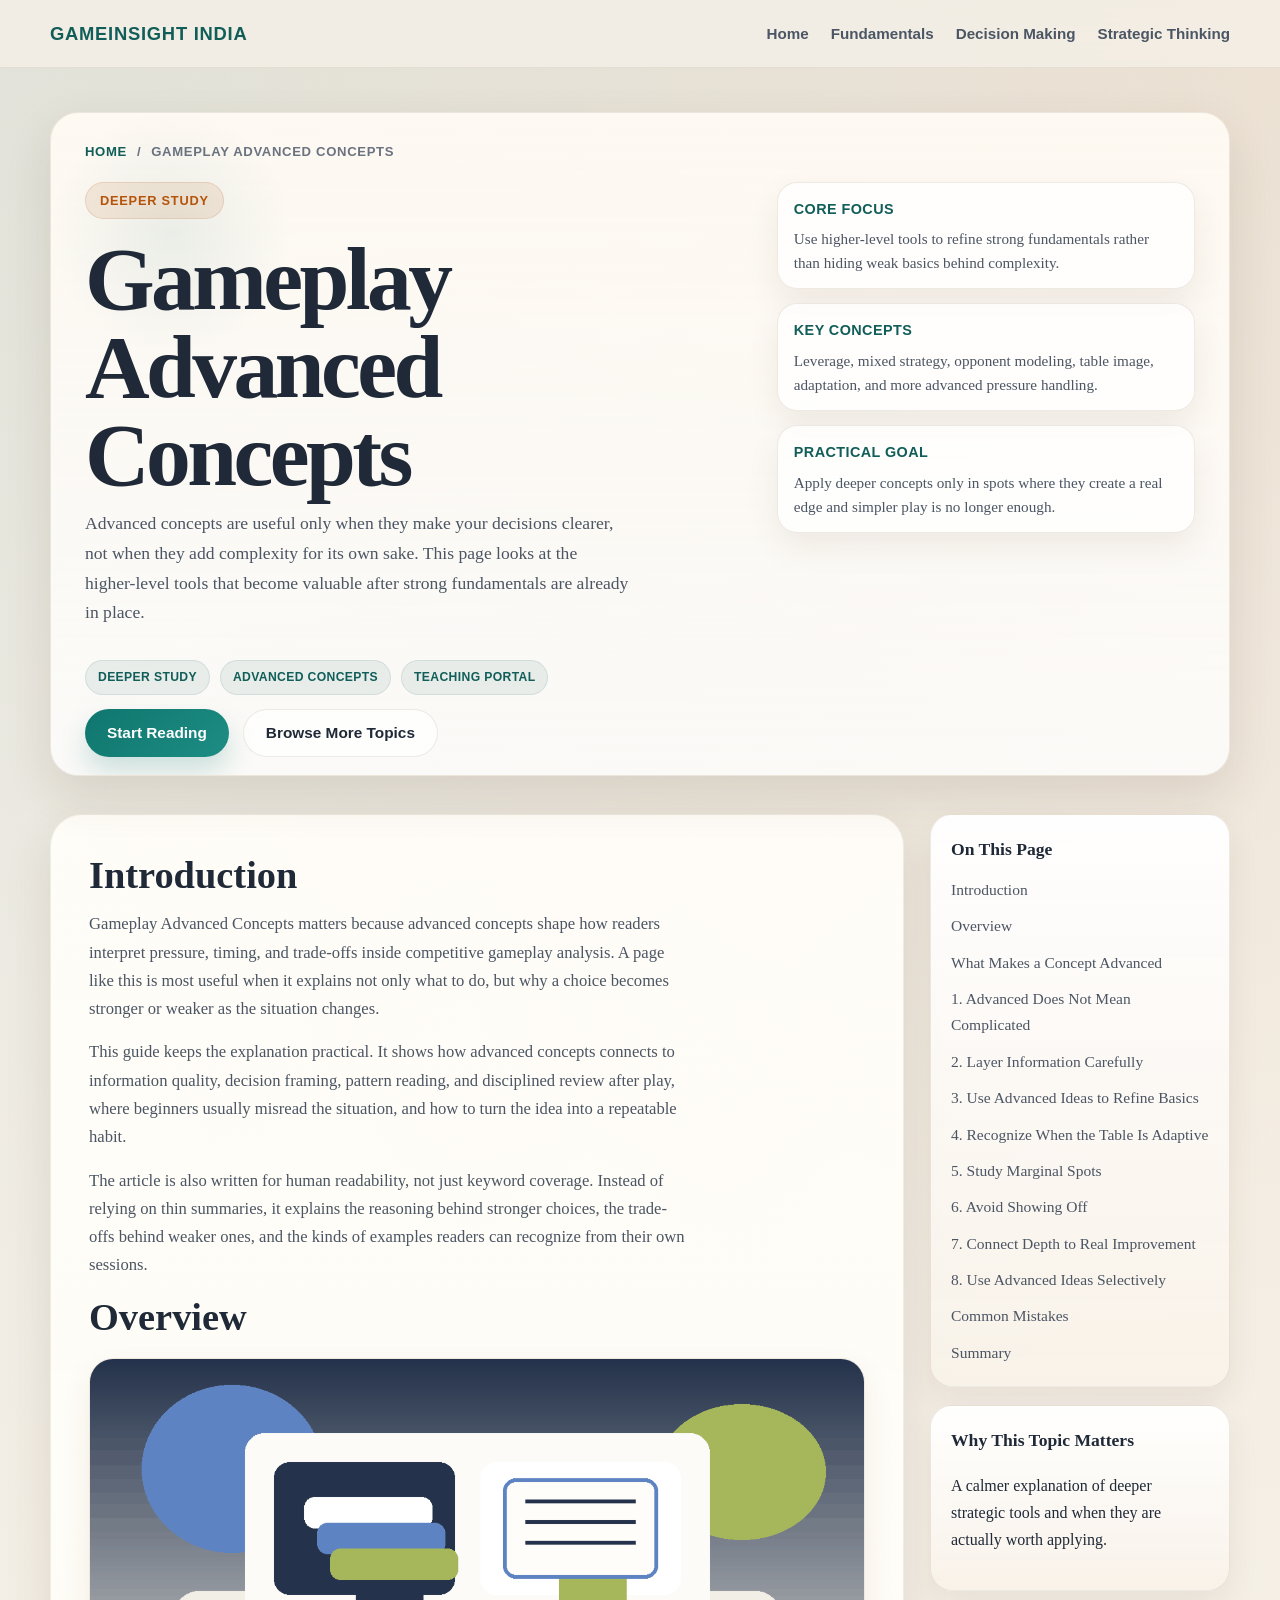
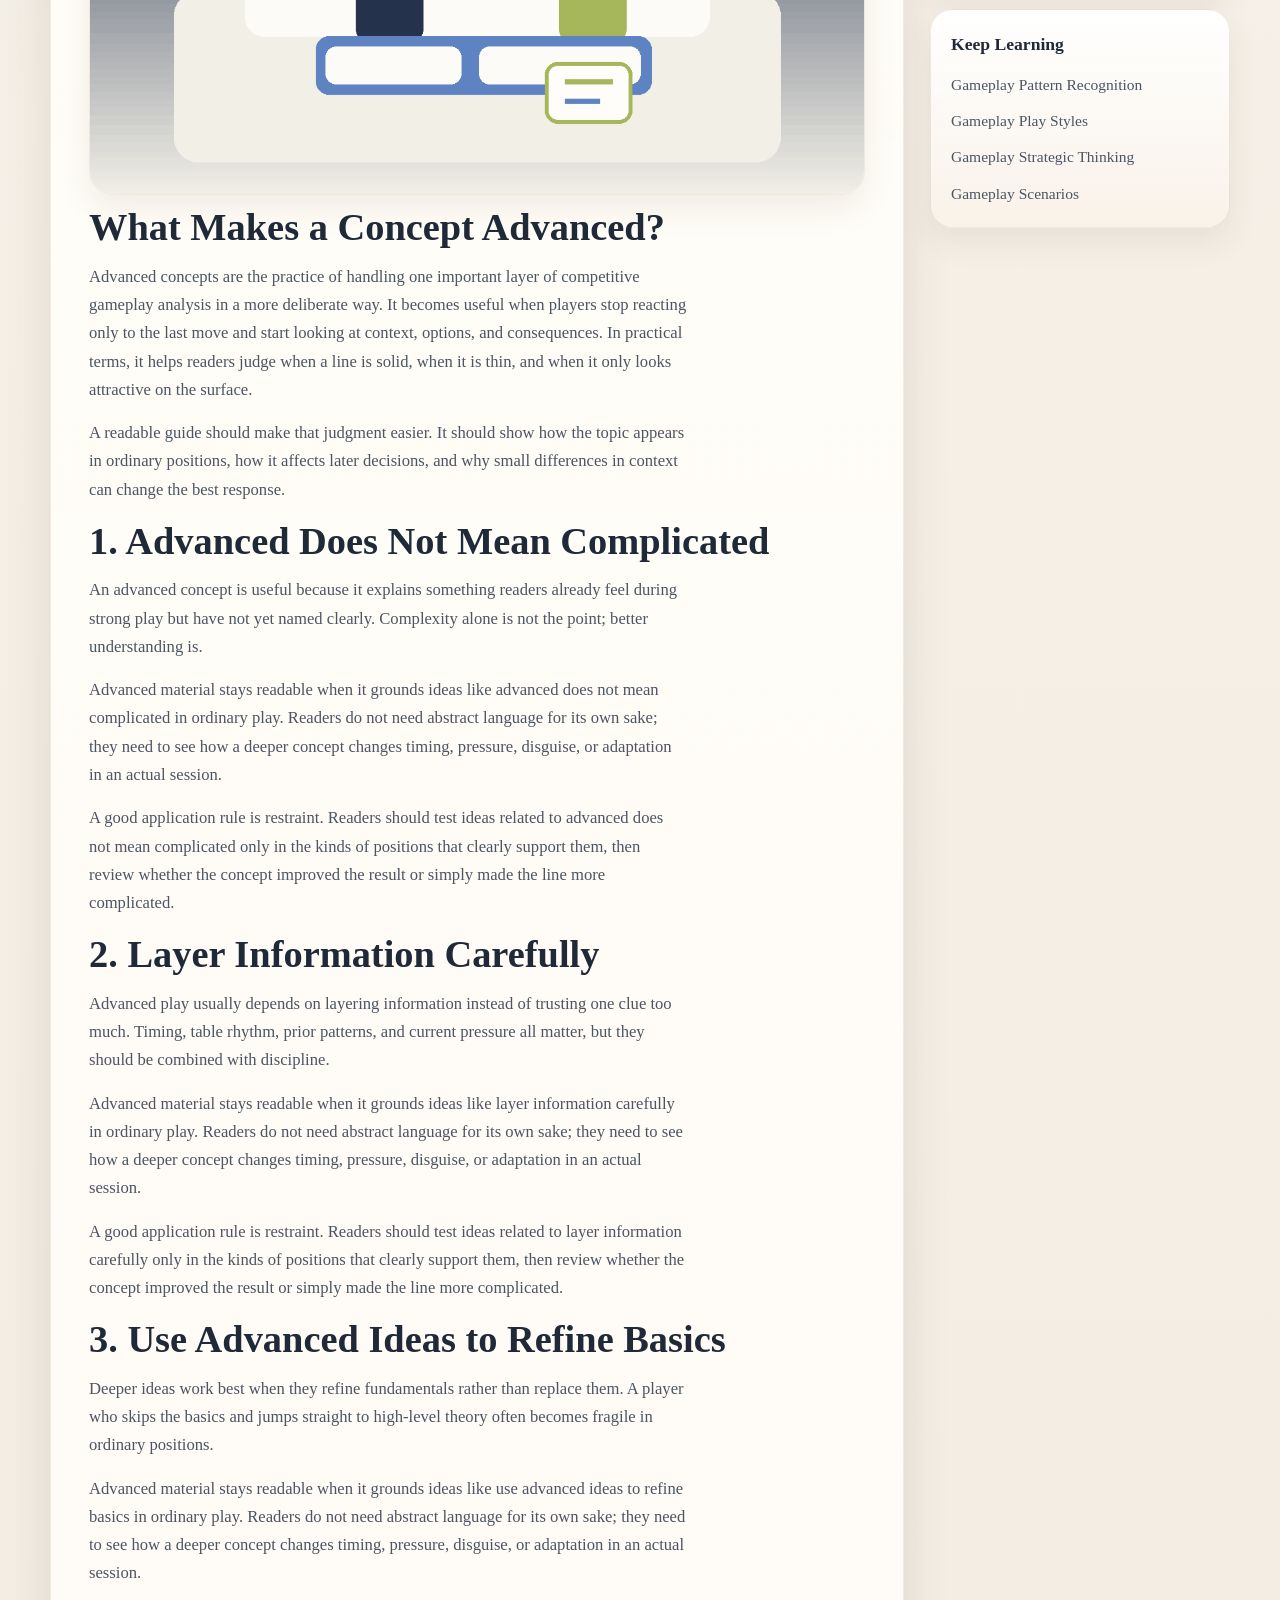
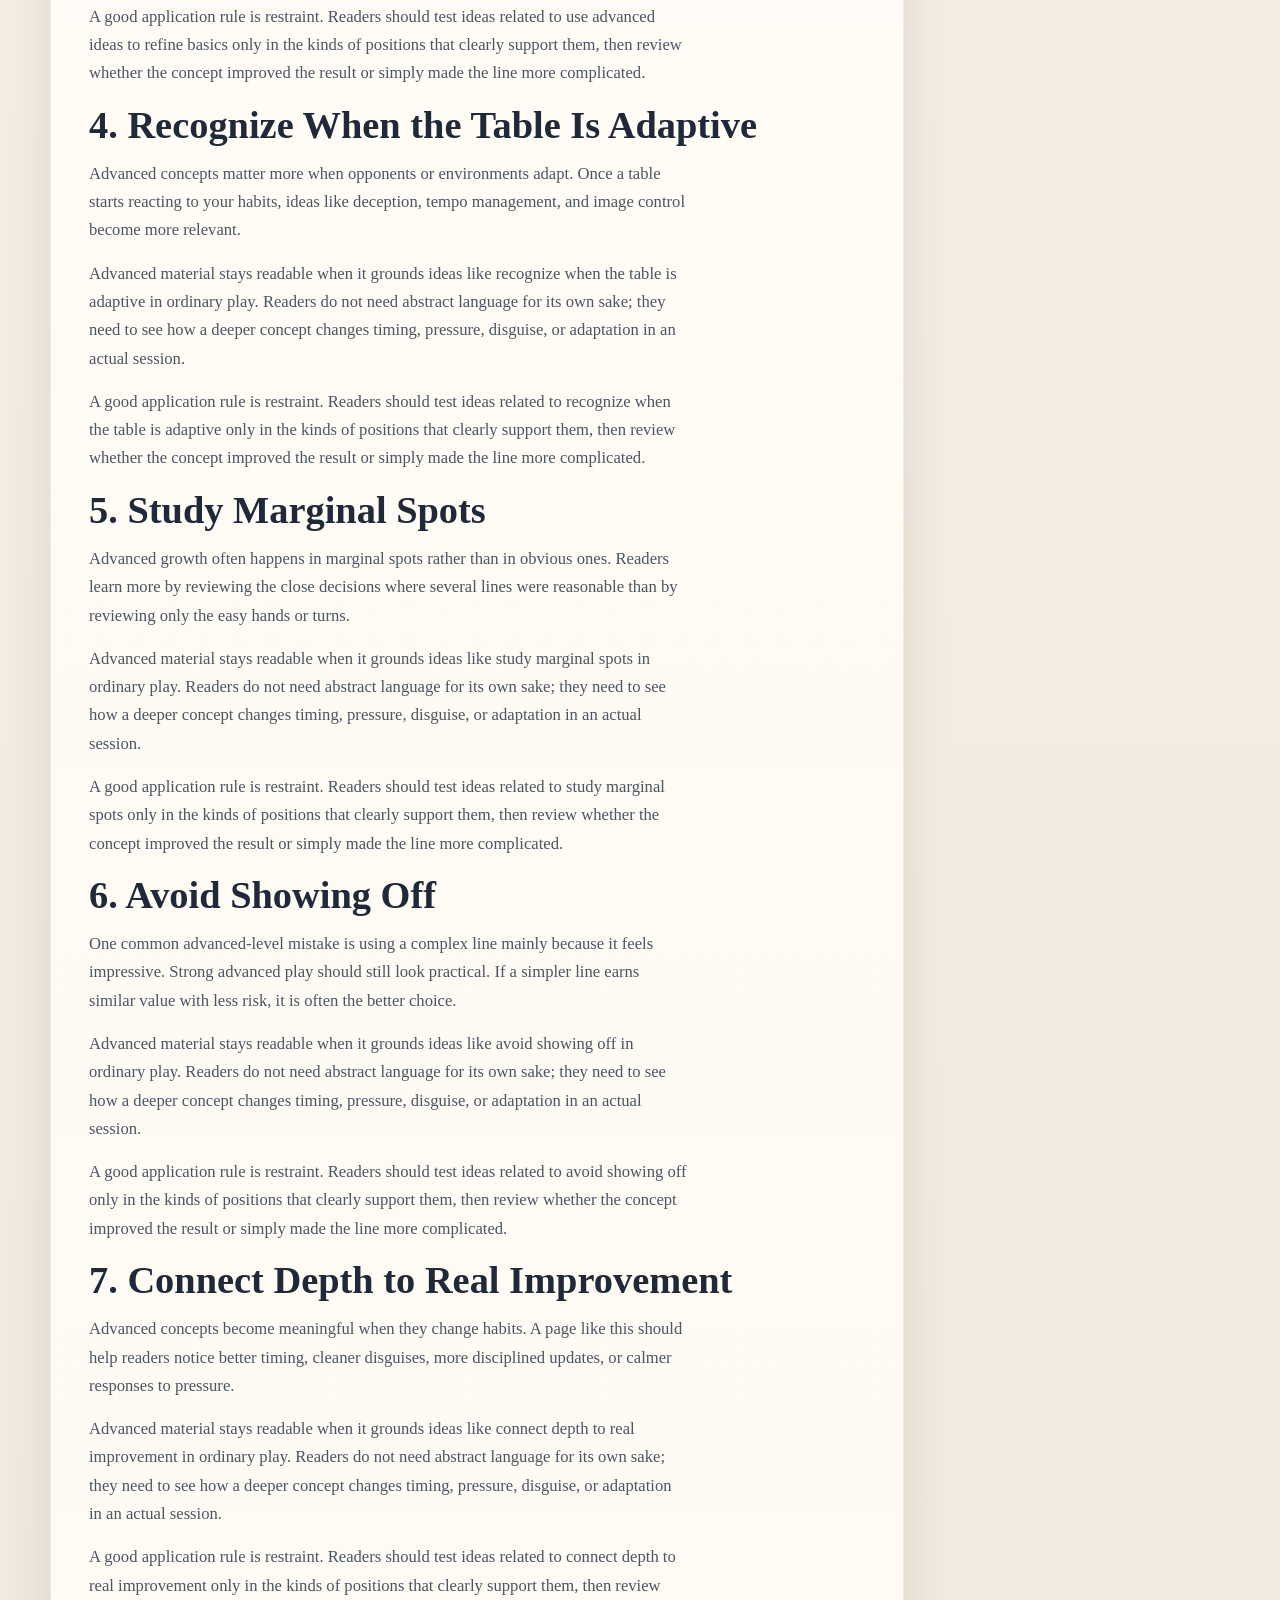
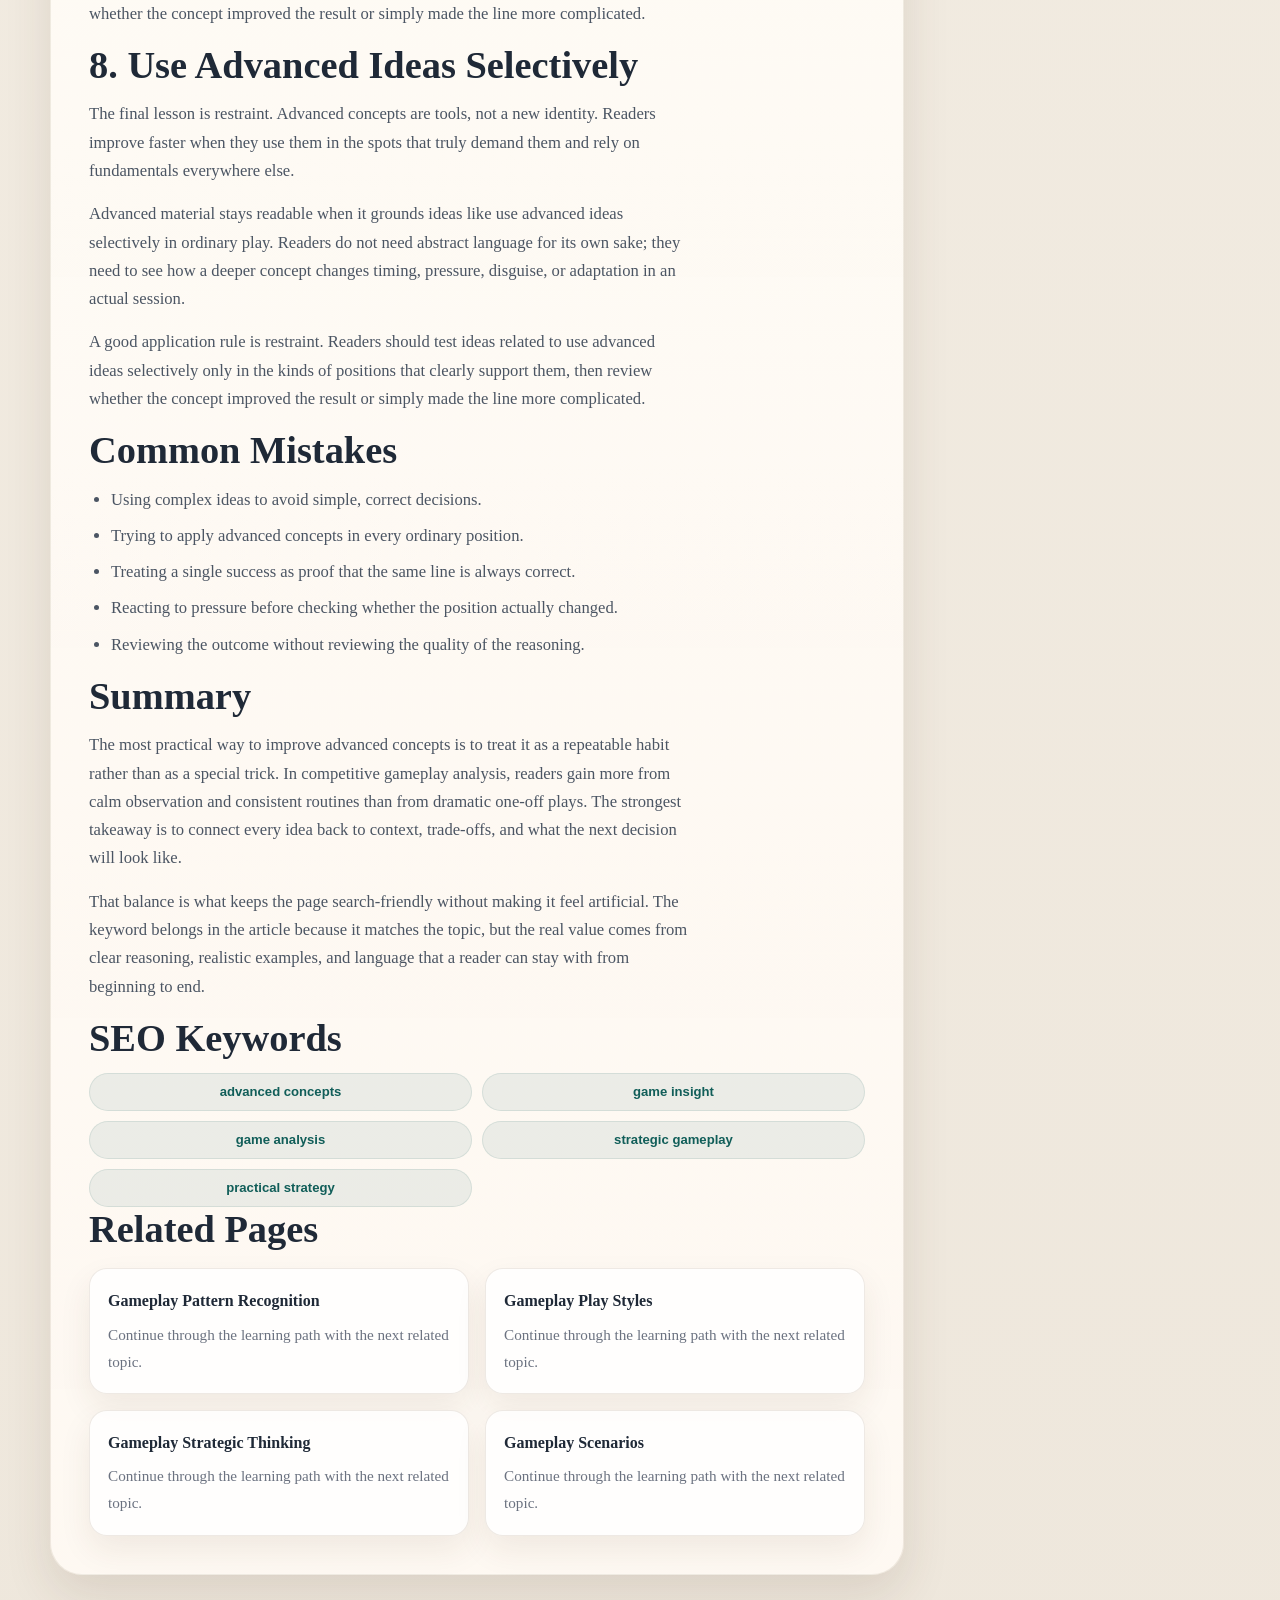
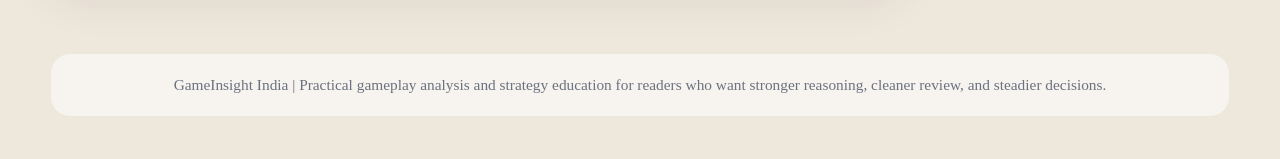
==== advanced-concepts.html @ 7d26b6a6 "feat: 添加游戏策略学习中心网站内容 添加首页、高级概念、战略思考和场景分析等页面 更新站点地图以包含所有新页面 添加CSS样式文件实现响应式设计" ====
<!DOCTYPE html>
<html lang="en">
<head>
  <meta charset="UTF-8" />
  <meta name="viewport" content="width=device-width, initial-scale=1.0" />
  <title>Gameplay Advanced Concepts | GameInsight India</title>
  <meta name="description" content="Gameplay Advanced Concepts matters because advanced concepts shape how readers interpret pressure, timing, and trade-offs inside competitive gameplay analysis. A page like this..." />
  <meta name="keywords" content="advanced concepts, game insight, game analysis, strategic gameplay, practical strategy" />
  <link rel="stylesheet" href="./assets/css/index.css" />
</head>
<body>
  <header class="topbar">
    <div class="container">
      <div class="brand">GameInsight India</div>
      <nav class="nav-links">
        <a href="./index.html">Home</a>
        <a href="./fundamentals.html">Fundamentals</a>
        <a href="./decision-making.html">Decision Making</a>
        <a href="./strategic-thinking.html">Strategic Thinking</a>
      </nav>
    </div>
  </header>

  <section class="hero page-hero page-hero--compact">
    <div class="container">
      <div class="page-hero-panel">
        <div class="breadcrumb"><a href="./index.html">Home</a><span>/</span><span>Gameplay Advanced Concepts</span></div>
        <div class="page-hero-head">
          <div class="page-hero-copy">
            <span class="page-kicker">Deeper Study</span>
            <h1>Gameplay Advanced Concepts</h1>
            <p class="page-hero-lead">Advanced concepts are useful only when they make your decisions clearer, not when they add complexity for its own sake. This page looks at the higher-level tools that become valuable after strong fundamentals are already in place.</p>
          </div>
          <div class="page-hero-notes"><div class="page-hero-note"><strong>Core Focus</strong><span>Use higher-level tools to refine strong fundamentals rather than hiding weak basics behind complexity.</span></div><div class="page-hero-note"><strong>Key Concepts</strong><span>Leverage, mixed strategy, opponent modeling, table image, adaptation, and more advanced pressure handling.</span></div><div class="page-hero-note"><strong>Practical Goal</strong><span>Apply deeper concepts only in spots where they create a real edge and simpler play is no longer enough.</span></div></div>
        </div>
        <div class="hero-summary hero-summary-compact"><p>Advanced concepts are useful only when they make your decisions clearer, not when they add complexity for its own sake. This page looks at the higher-level tools that become valuable after strong fundamentals are already in place.</p></div>
        <div class="hero-chip-row"><span class="chip">Deeper Study</span><span class="chip">advanced concepts</span><span class="chip">Teaching Portal</span></div>
        <div class="hero-actions">
          <a class="cta-btn" href="#overview">Start Reading</a>
          <a class="ghost-btn" href="./index.html#topic-guides">Browse More Topics</a>
        </div>
      </div>
    </div>
  </section>

  <main class="content">
    <div class="container content-shell">
      <article class="article"><section class="article-section" id="introduction"><h2>Introduction</h2><p>Gameplay Advanced Concepts matters because advanced concepts shape how readers interpret pressure, timing, and trade-offs inside competitive gameplay analysis. A page like this is most useful when it explains not only what to do, but why a choice becomes stronger or weaker as the situation changes.</p><p>This guide keeps the explanation practical. It shows how advanced concepts connects to information quality, decision framing, pattern reading, and disciplined review after play, where beginners usually misread the situation, and how to turn the idea into a repeatable habit.</p><p>The article is also written for human readability, not just keyword coverage. Instead of relying on thin summaries, it explains the reasoning behind stronger choices, the trade-offs behind weaker ones, and the kinds of examples readers can recognize from their own sessions.</p></section><section class="article-section" id="overview"><h2>Overview</h2><figure class="article-image"><img src="./assets/images/advanced-concepts.png" alt="GameInsight India advanced concepts illustration in a calm educational workspace" loading="lazy" /></figure></section><section class="article-section" id="what-makes-a-concept-advanced"><h2>What Makes a Concept Advanced?</h2><p>Advanced concepts are the practice of handling one important layer of competitive gameplay analysis in a more deliberate way. It becomes useful when players stop reacting only to the last move and start looking at context, options, and consequences. In practical terms, it helps readers judge when a line is solid, when it is thin, and when it only looks attractive on the surface.</p><p>A readable guide should make that judgment easier. It should show how the topic appears in ordinary positions, how it affects later decisions, and why small differences in context can change the best response.</p></section><section class="article-section" id="1-advanced-does-not-mean-complicated"><h2>1. Advanced Does Not Mean Complicated</h2><p>An advanced concept is useful because it explains something readers already feel during strong play but have not yet named clearly. Complexity alone is not the point; better understanding is.</p><p>Advanced material stays readable when it grounds ideas like advanced does not mean complicated in ordinary play. Readers do not need abstract language for its own sake; they need to see how a deeper concept changes timing, pressure, disguise, or adaptation in an actual session.</p><p>A good application rule is restraint. Readers should test ideas related to advanced does not mean complicated only in the kinds of positions that clearly support them, then review whether the concept improved the result or simply made the line more complicated.</p></section><section class="article-section" id="2-layer-information-carefully"><h2>2. Layer Information Carefully</h2><p>Advanced play usually depends on layering information instead of trusting one clue too much. Timing, table rhythm, prior patterns, and current pressure all matter, but they should be combined with discipline.</p><p>Advanced material stays readable when it grounds ideas like layer information carefully in ordinary play. Readers do not need abstract language for its own sake; they need to see how a deeper concept changes timing, pressure, disguise, or adaptation in an actual session.</p><p>A good application rule is restraint. Readers should test ideas related to layer information carefully only in the kinds of positions that clearly support them, then review whether the concept improved the result or simply made the line more complicated.</p></section><section class="article-section" id="3-use-advanced-ideas-to-refine-basics"><h2>3. Use Advanced Ideas to Refine Basics</h2><p>Deeper ideas work best when they refine fundamentals rather than replace them. A player who skips the basics and jumps straight to high-level theory often becomes fragile in ordinary positions.</p><p>Advanced material stays readable when it grounds ideas like use advanced ideas to refine basics in ordinary play. Readers do not need abstract language for its own sake; they need to see how a deeper concept changes timing, pressure, disguise, or adaptation in an actual session.</p><p>A good application rule is restraint. Readers should test ideas related to use advanced ideas to refine basics only in the kinds of positions that clearly support them, then review whether the concept improved the result or simply made the line more complicated.</p></section><section class="article-section" id="4-recognize-when-the-table-is-adaptive"><h2>4. Recognize When the Table Is Adaptive</h2><p>Advanced concepts matter more when opponents or environments adapt. Once a table starts reacting to your habits, ideas like deception, tempo management, and image control become more relevant.</p><p>Advanced material stays readable when it grounds ideas like recognize when the table is adaptive in ordinary play. Readers do not need abstract language for its own sake; they need to see how a deeper concept changes timing, pressure, disguise, or adaptation in an actual session.</p><p>A good application rule is restraint. Readers should test ideas related to recognize when the table is adaptive only in the kinds of positions that clearly support them, then review whether the concept improved the result or simply made the line more complicated.</p></section><section class="article-section" id="5-study-marginal-spots"><h2>5. Study Marginal Spots</h2><p>Advanced growth often happens in marginal spots rather than in obvious ones. Readers learn more by reviewing the close decisions where several lines were reasonable than by reviewing only the easy hands or turns.</p><p>Advanced material stays readable when it grounds ideas like study marginal spots in ordinary play. Readers do not need abstract language for its own sake; they need to see how a deeper concept changes timing, pressure, disguise, or adaptation in an actual session.</p><p>A good application rule is restraint. Readers should test ideas related to study marginal spots only in the kinds of positions that clearly support them, then review whether the concept improved the result or simply made the line more complicated.</p></section><section class="article-section" id="6-avoid-showing-off"><h2>6. Avoid Showing Off</h2><p>One common advanced-level mistake is using a complex line mainly because it feels impressive. Strong advanced play should still look practical. If a simpler line earns similar value with less risk, it is often the better choice.</p><p>Advanced material stays readable when it grounds ideas like avoid showing off in ordinary play. Readers do not need abstract language for its own sake; they need to see how a deeper concept changes timing, pressure, disguise, or adaptation in an actual session.</p><p>A good application rule is restraint. Readers should test ideas related to avoid showing off only in the kinds of positions that clearly support them, then review whether the concept improved the result or simply made the line more complicated.</p></section><section class="article-section" id="7-connect-depth-to-real-improvement"><h2>7. Connect Depth to Real Improvement</h2><p>Advanced concepts become meaningful when they change habits. A page like this should help readers notice better timing, cleaner disguises, more disciplined updates, or calmer responses to pressure.</p><p>Advanced material stays readable when it grounds ideas like connect depth to real improvement in ordinary play. Readers do not need abstract language for its own sake; they need to see how a deeper concept changes timing, pressure, disguise, or adaptation in an actual session.</p><p>A good application rule is restraint. Readers should test ideas related to connect depth to real improvement only in the kinds of positions that clearly support them, then review whether the concept improved the result or simply made the line more complicated.</p></section><section class="article-section" id="8-use-advanced-ideas-selectively"><h2>8. Use Advanced Ideas Selectively</h2><p>The final lesson is restraint. Advanced concepts are tools, not a new identity. Readers improve faster when they use them in the spots that truly demand them and rely on fundamentals everywhere else.</p><p>Advanced material stays readable when it grounds ideas like use advanced ideas selectively in ordinary play. Readers do not need abstract language for its own sake; they need to see how a deeper concept changes timing, pressure, disguise, or adaptation in an actual session.</p><p>A good application rule is restraint. Readers should test ideas related to use advanced ideas selectively only in the kinds of positions that clearly support them, then review whether the concept improved the result or simply made the line more complicated.</p></section><section class="article-section" id="common-mistakes"><h2>Common Mistakes</h2><ul><li>Using complex ideas to avoid simple, correct decisions.</li><li>Trying to apply advanced concepts in every ordinary position.</li><li>Treating a single success as proof that the same line is always correct.</li><li>Reacting to pressure before checking whether the position actually changed.</li><li>Reviewing the outcome without reviewing the quality of the reasoning.</li></ul></section><section class="article-section" id="summary"><h2>Summary</h2><p class="article-lead">The most practical way to improve advanced concepts is to treat it as a repeatable habit rather than as a special trick. In competitive gameplay analysis, readers gain more from calm observation and consistent routines than from dramatic one-off plays. The strongest takeaway is to connect every idea back to context, trade-offs, and what the next decision will look like.</p><p>That balance is what keeps the page search-friendly without making it feel artificial. The keyword belongs in the article because it matches the topic, but the real value comes from clear reasoning, realistic examples, and language that a reader can stay with from beginning to end.</p></section><section class="article-section" id="seo-keywords"><h2>SEO Keywords</h2><div class="keyword-list"><span class="keyword-pill">advanced concepts</span><span class="keyword-pill">game insight</span><span class="keyword-pill">game analysis</span><span class="keyword-pill">strategic gameplay</span><span class="keyword-pill">practical strategy</span></div></section><section class="article-section" id="related-pages"><h2>Related Pages</h2><div class="related-grid"><a class="related-card" href="./pattern-recognition.html"><strong>Gameplay Pattern Recognition</strong><span>Continue through the learning path with the next related topic.</span></a><a class="related-card" href="./play-styles.html"><strong>Gameplay Play Styles</strong><span>Continue through the learning path with the next related topic.</span></a><a class="related-card" href="./strategic-thinking.html"><strong>Gameplay Strategic Thinking</strong><span>Continue through the learning path with the next related topic.</span></a><a class="related-card" href="./scenarios.html"><strong>Gameplay Scenarios</strong><span>Continue through the learning path with the next related topic.</span></a></div></section></article>
      <aside class="sidebar-stack">
        <section class="sidebar-card">
          <h3>On This Page</h3>
          <div class="toc-list"><a href="#introduction">Introduction</a><a href="#overview">Overview</a><a href="#what-makes-a-concept-advanced">What Makes a Concept Advanced</a><a href="#1-advanced-does-not-mean-complicated">1. Advanced Does Not Mean Complicated</a><a href="#2-layer-information-carefully">2. Layer Information Carefully</a><a href="#3-use-advanced-ideas-to-refine-basics">3. Use Advanced Ideas to Refine Basics</a><a href="#4-recognize-when-the-table-is-adaptive">4. Recognize When the Table Is Adaptive</a><a href="#5-study-marginal-spots">5. Study Marginal Spots</a><a href="#6-avoid-showing-off">6. Avoid Showing Off</a><a href="#7-connect-depth-to-real-improvement">7. Connect Depth to Real Improvement</a><a href="#8-use-advanced-ideas-selectively">8. Use Advanced Ideas Selectively</a><a href="#common-mistakes">Common Mistakes</a><a href="#summary">Summary</a></div>
        </section>
        <section class="sidebar-card">
          <h3>Why This Topic Matters</h3>
          <p>A calmer explanation of deeper strategic tools and when they are actually worth applying.</p>
        </section>
        <section class="sidebar-card">
          <h3>Keep Learning</h3>
          <div class="related-list"><a href="./pattern-recognition.html">Gameplay Pattern Recognition</a><a href="./play-styles.html">Gameplay Play Styles</a><a href="./strategic-thinking.html">Gameplay Strategic Thinking</a><a href="./scenarios.html">Gameplay Scenarios</a></div>
        </section>
      </aside>
    </div>
  </main>

  <footer class="footer">
    <div class="container">
      GameInsight India | Practical gameplay analysis and strategy education for readers who want stronger reasoning, cleaner review, and steadier decisions.
    </div>
  </footer>
</body>
</html>
---- assets/css/index.css ----
:root {
  --bg: #f4efe7;
  --bg-soft: #efe7db;
  --surface: rgba(255, 252, 247, 0.88);
  --surface-strong: #fffdfa;
  --surface-dark: #1f2937;
  --card: rgba(255, 255, 255, 0.82);
  --card-border: rgba(113, 87, 55, 0.14);
  --text: #1f2937;
  --text-soft: #4b5563;
  --text-faint: #6b7280;
  --accent: #0f766e;
  --accent-strong: #115e59;
  --accent-soft: #d9f2ed;
  --warm: #b45309;
  --warm-soft: #f7e7cf;
  --shadow: 0 20px 48px rgba(74, 52, 30, 0.12);
  --shadow-soft: 0 14px 32px rgba(74, 52, 30, 0.08);
  --radius-xl: 28px;
  --radius-lg: 22px;
  --radius-md: 16px;
  --radius-sm: 999px;
}

* {
  box-sizing: border-box;
}

html {
  scroll-behavior: smooth;
}

body {
  margin: 0;
  color: var(--text);
  font-family: Georgia, "Times New Roman", serif;
  line-height: 1.7;
  background:
    radial-gradient(circle at top left, rgba(17, 94, 89, 0.09), transparent 26%),
    radial-gradient(circle at top right, rgba(180, 83, 9, 0.09), transparent 24%),
    linear-gradient(180deg, #f7f2ea 0%, #f3ede3 52%, #eee7dc 100%);
}

a {
  color: inherit;
  text-decoration: none;
}

img {
  display: block;
  max-width: 100%;
}

.container {
  width: min(1180px, calc(100% - 40px));
  margin: 0 auto;
}

.topbar {
  position: sticky;
  top: 0;
  z-index: 20;
  background: rgba(244, 239, 231, 0.82);
  backdrop-filter: blur(16px);
  border-bottom: 1px solid rgba(113, 87, 55, 0.1);
}

.topbar .container {
  display: flex;
  align-items: center;
  justify-content: space-between;
  gap: 24px;
  padding: 18px 0;
}

.brand {
  font-family: "Trebuchet MS", "Segoe UI", sans-serif;
  font-size: 1.15rem;
  font-weight: 800;
  letter-spacing: 0.04em;
  text-transform: uppercase;
  color: var(--accent-strong);
}

.nav-links {
  display: flex;
  align-items: center;
  gap: 22px;
  flex-wrap: wrap;
}

.nav-links a {
  font-family: "Trebuchet MS", "Segoe UI", sans-serif;
  font-size: 0.95rem;
  font-weight: 700;
  color: var(--text-soft);
  transition: color 0.2s ease, opacity 0.2s ease;
}

.nav-links a:hover,
.nav-links a:focus-visible {
  color: var(--accent);
}

.hero {
  padding: 44px 0 30px;
}

.hero-grid {
  display: grid;
  grid-template-columns: minmax(0, 1.06fr) minmax(320px, 0.94fr);
  gap: 30px;
  align-items: stretch;
}

.hero-grid-single {
  grid-template-columns: 1fr;
}

.hero-grid > div:first-child {
  background: linear-gradient(180deg, rgba(255, 250, 243, 0.92), rgba(255, 255, 255, 0.72));
  border: 1px solid rgba(113, 87, 55, 0.12);
  border-radius: var(--radius-xl);
  padding: 40px;
  box-shadow: var(--shadow);
  position: relative;
  overflow: hidden;
}

.hero-grid > div:first-child::before {
  content: "";
  position: absolute;
  inset: 0 auto auto 0;
  width: 180px;
  height: 180px;
  background: radial-gradient(circle, rgba(17, 94, 89, 0.12), transparent 70%);
  pointer-events: none;
}

.eyebrow {
  display: inline-flex;
  align-items: center;
  padding: 8px 14px;
  border-radius: var(--radius-sm);
  background: var(--accent-soft);
  color: var(--accent-strong);
  border: 1px solid rgba(17, 94, 89, 0.12);
  font-family: "Trebuchet MS", "Segoe UI", sans-serif;
  font-size: 0.82rem;
  font-weight: 800;
  text-transform: uppercase;
  letter-spacing: 0.08em;
  margin-bottom: 18px;
}

.hero h1 {
  margin: 0 0 18px;
  font-size: clamp(2.6rem, 5.4vw, 4.9rem);
  line-height: 0.98;
  letter-spacing: -0.04em;
  max-width: 12ch;
}

.hero p {
  margin: 0 0 18px;
  font-size: 1.1rem;
  color: var(--text-soft);
  max-width: 62ch;
}

.hero-actions {
  display: flex;
  flex-wrap: wrap;
  gap: 14px;
  margin-top: 28px;
}

.cta-btn,
.ghost-btn {
  display: inline-flex;
  align-items: center;
  justify-content: center;
  min-height: 48px;
  padding: 0 22px;
  border-radius: var(--radius-sm);
  font-family: "Trebuchet MS", "Segoe UI", sans-serif;
  font-size: 0.96rem;
  font-weight: 800;
  transition: transform 0.2s ease, box-shadow 0.2s ease, background 0.2s ease;
}

.cta-btn {
  background: linear-gradient(135deg, var(--accent), #1d8d83);
  color: #ffffff;
  box-shadow: 0 14px 28px rgba(15, 118, 110, 0.2);
}

.ghost-btn {
  background: rgba(255, 255, 255, 0.68);
  border: 1px solid rgba(113, 87, 55, 0.12);
  color: var(--text);
}

.cta-btn:hover,
.ghost-btn:hover,
.cta-btn:focus-visible,
.ghost-btn:focus-visible {
  transform: translateY(-1px);
}

.hero-card {
  background:
    linear-gradient(180deg, rgba(30, 41, 59, 0.12), rgba(30, 41, 59, 0.04)),
    linear-gradient(180deg, rgba(255, 252, 247, 0.92), rgba(255, 255, 255, 0.74));
  border: 1px solid rgba(113, 87, 55, 0.12);
  border-radius: var(--radius-xl);
  padding: 18px;
  box-shadow: var(--shadow);
}

.hero-card img {
  width: 100%;
  height: 100%;
  min-height: 100%;
  object-fit: cover;
  border-radius: 20px;
}

.breadcrumb {
  display: flex;
  flex-wrap: wrap;
  gap: 10px;
  align-items: center;
  margin-bottom: 18px;
  font-family: "Trebuchet MS", "Segoe UI", sans-serif;
  font-size: 0.82rem;
  font-weight: 700;
  color: var(--text-faint);
  text-transform: uppercase;
  letter-spacing: 0.05em;
}

.breadcrumb a {
  color: var(--accent-strong);
}

.page-kicker {
  display: inline-flex;
  align-items: center;
  gap: 8px;
  margin-bottom: 16px;
  padding: 7px 14px;
  border-radius: var(--radius-sm);
  background: rgba(180, 83, 9, 0.1);
  border: 1px solid rgba(180, 83, 9, 0.14);
  color: var(--warm);
  font-family: "Trebuchet MS", "Segoe UI", sans-serif;
  font-size: 0.8rem;
  font-weight: 800;
  text-transform: uppercase;
  letter-spacing: 0.06em;
}

.hero-summary {
  display: grid;
  gap: 12px;
}

.hero-summary p:last-child {
  margin-bottom: 0;
}

.hero-chip-row {
  display: flex;
  flex-wrap: wrap;
  gap: 10px;
  margin-top: 20px;
}

.page-hero-panel {
  background: linear-gradient(180deg, rgba(255, 250, 243, 0.94), rgba(255, 255, 255, 0.78));
  border: 1px solid rgba(113, 87, 55, 0.12);
  border-radius: var(--radius-xl);
  padding: 28px 34px 18px;
  box-shadow: var(--shadow);
  position: relative;
  overflow: hidden;
}

.page-hero-panel::before {
  content: "";
  position: absolute;
  inset: 0 auto auto 0;
  width: 240px;
  height: 240px;
  background: radial-gradient(circle, rgba(17, 94, 89, 0.08), transparent 72%);
  pointer-events: none;
}

.page-hero-head {
  display: grid;
  grid-template-columns: minmax(0, 1.45fr) minmax(280px, 0.9fr);
  gap: 18px;
  align-items: start;
}

.page-hero-copy {
  position: relative;
  z-index: 1;
}

.page-hero--compact h1 {
  max-width: 10ch;
  font-size: clamp(3.3rem, 7vw, 5.6rem);
  margin-bottom: 10px;
}

.page-hero-lead {
  margin-bottom: 0;
  font-size: 1.08rem;
  max-width: 38ch;
  color: var(--text);
}

.page-hero-notes {
  display: grid;
  gap: 14px;
  position: relative;
  z-index: 1;
}

.page-hero-note {
  padding: 14px 16px;
  border-radius: 20px;
  background: rgba(255, 255, 255, 0.72);
  border: 1px solid rgba(113, 87, 55, 0.12);
  box-shadow: var(--shadow-soft);
}

.page-hero-note strong {
  display: block;
  margin-bottom: 6px;
  font-family: "Trebuchet MS", "Segoe UI", sans-serif;
  font-size: 0.9rem;
  font-weight: 800;
  letter-spacing: 0.03em;
  text-transform: uppercase;
  color: var(--accent-strong);
}

.page-hero-note span {
  display: block;
  color: var(--text-soft);
  font-size: 0.95rem;
  line-height: 1.56;
}

.hero-summary-compact {
  display: none;
}

.hero-summary-compact p {
  max-width: 72ch;
  margin-bottom: 0;
}

.page-hero-panel .hero-chip-row {
  margin-top: 14px;
}

.page-hero-panel .hero-actions {
  margin-top: 14px;
}

.content {
  padding: 8px 0 54px;
}

.content-shell {
  display: grid;
  grid-template-columns: minmax(0, 1fr) 300px;
  gap: 26px;
  align-items: start;
}

.article {
  background: linear-gradient(180deg, rgba(255, 253, 248, 0.96), rgba(255, 250, 244, 0.9));
  border: 1px solid rgba(113, 87, 55, 0.1);
  border-radius: 32px;
  padding: 38px;
  box-shadow: var(--shadow);
}

.article h2,
.article h3 {
  margin: 0 0 12px;
  line-height: 1.18;
}

.article h2 {
  font-size: clamp(1.9rem, 3vw, 2.7rem);
}

.article h3 {
  font-size: clamp(1.35rem, 2.2vw, 1.75rem);
}

.article p,
.article li {
  font-size: 1.04rem;
  color: var(--text-soft);
}

.article p {
  margin: 0 0 15px;
  max-width: 72ch;
}

.article ul,
.article ol {
  margin: 0 0 15px;
  padding-left: 22px;
}

.article li {
  margin: 8px 0;
}

.article hr {
  border: 0;
  height: 1px;
  background: linear-gradient(90deg, transparent, rgba(113, 87, 55, 0.18), transparent);
  margin: 34px 0;
}

.article-lead {
  font-size: 1.08rem;
  color: var(--text);
}

.article-section {
  scroll-margin-top: 92px;
}

.article-section h2,
.article-section h3 {
  display: flex;
  align-items: center;
  gap: 10px;
}

.article-image {
  margin: 18px 0 10px;
  border-radius: 24px;
  overflow: hidden;
  border: 1px solid rgba(113, 87, 55, 0.12);
  box-shadow: var(--shadow-soft);
}

.article-image img {
  width: 100%;
  height: auto;
  aspect-ratio: 16 / 9;
  object-fit: cover;
}

.section {
  padding: 8px 0 2px;
}

.section-title {
  display: flex;
  align-items: end;
  justify-content: space-between;
  gap: 20px;
  margin-bottom: 20px;
}

.section-title p {
  margin: 8px 0 0;
  max-width: 62ch;
}

.grid-3 {
  display: grid;
  grid-template-columns: repeat(3, minmax(0, 1fr));
  gap: 22px;
}

.article-card {
  display: flex;
  flex-direction: column;
  height: 100%;
  background: linear-gradient(180deg, rgba(255, 255, 255, 0.98), rgba(248, 242, 233, 0.9));
  border: 1px solid rgba(113, 87, 55, 0.12);
  border-radius: 24px;
  padding: 18px;
  box-shadow: var(--shadow-soft);
  transition: transform 0.22s ease, box-shadow 0.22s ease, border-color 0.22s ease;
}

.article-card:hover,
.article-card:focus-within {
  transform: translateY(-4px);
  box-shadow: 0 22px 38px rgba(74, 52, 30, 0.12);
  border-color: rgba(17, 94, 89, 0.2);
}

.article-thumb {
  border-radius: 18px;
  overflow: hidden;
  background: linear-gradient(180deg, #efe3d2, #f7f3ed);
  border: 1px solid rgba(113, 87, 55, 0.1);
  margin-bottom: 14px;
}

.article-thumb img {
  width: 100%;
  aspect-ratio: 16 / 9;
  object-fit: cover;
}

.article-meta {
  display: flex;
  flex-wrap: wrap;
  gap: 10px;
  margin-bottom: 8px;
}

.chip {
  display: inline-flex;
  align-items: center;
  padding: 6px 12px;
  border-radius: var(--radius-sm);
  background: rgba(17, 94, 89, 0.08);
  border: 1px solid rgba(17, 94, 89, 0.1);
  color: var(--accent-strong);
  font-family: "Trebuchet MS", "Segoe UI", sans-serif;
  font-size: 0.76rem;
  font-weight: 800;
  letter-spacing: 0.03em;
  text-transform: uppercase;
}

.article-card h3 {
  margin: 0 0 10px;
  font-size: 1.32rem;
  line-height: 1.25;
}

.muted {
  color: var(--text-faint);
}

.article-card .muted {
  flex: 1;
  font-size: 0.98rem;
}

.article-link {
  display: inline-flex;
  align-items: center;
  gap: 8px;
  margin-top: 12px;
  font-family: "Trebuchet MS", "Segoe UI", sans-serif;
  font-size: 0.96rem;
  font-weight: 800;
  color: var(--accent-strong);
}

.article-link:hover,
.article-link:focus-visible {
  color: var(--warm);
}

.sidebar-stack {
  display: grid;
  gap: 18px;
  position: sticky;
  top: 92px;
}

.sidebar-card {
  background: linear-gradient(180deg, rgba(255, 255, 255, 0.96), rgba(248, 242, 233, 0.92));
  border: 1px solid rgba(113, 87, 55, 0.12);
  border-radius: 22px;
  padding: 20px;
  box-shadow: var(--shadow-soft);
}

.sidebar-card h3 {
  margin: 0 0 12px;
  font-size: 1.1rem;
}

.toc-list,
.related-list,
.keyword-list {
  display: grid;
  gap: 10px;
}

.toc-list a,
.related-list a {
  color: var(--text-soft);
  font-size: 0.97rem;
}

.toc-list a:hover,
.related-list a:hover,
.toc-list a:focus-visible,
.related-list a:focus-visible {
  color: var(--accent-strong);
}

.keyword-list {
  grid-template-columns: repeat(2, minmax(0, 1fr));
}

.keyword-pill {
  display: inline-flex;
  align-items: center;
  justify-content: center;
  min-height: 38px;
  padding: 0 12px;
  border-radius: 999px;
  background: rgba(17, 94, 89, 0.08);
  color: var(--accent-strong);
  border: 1px solid rgba(17, 94, 89, 0.1);
  font-family: "Trebuchet MS", "Segoe UI", sans-serif;
  font-size: 0.82rem;
  font-weight: 700;
  text-align: center;
}

.related-grid {
  display: grid;
  grid-template-columns: repeat(2, minmax(0, 1fr));
  gap: 16px;
  margin-top: 16px;
}

.related-card {
  display: block;
  padding: 18px;
  border-radius: 18px;
  background: rgba(255, 255, 255, 0.82);
  border: 1px solid rgba(113, 87, 55, 0.12);
  box-shadow: var(--shadow-soft);
}

.related-card strong {
  display: block;
  margin-bottom: 6px;
  font-size: 1rem;
}

.related-card span {
  color: var(--text-faint);
  font-size: 0.95rem;
}

.footer {
  padding: 24px 0 42px;
}

.footer .container {
  font-size: 0.96rem;
  color: var(--text-faint);
  text-align: center;
  padding: 18px 20px;
  border-radius: 20px;
  background: rgba(255, 255, 255, 0.52);
  border: 1px solid rgba(113, 87, 55, 0.08);
}

@media (max-width: 1040px) {
  .hero-grid,
  .grid-3,
  .content-shell {
    grid-template-columns: 1fr;
  }

  .hero-card {
    max-width: 860px;
  }

  .sidebar-stack {
    position: static;
    top: auto;
  }

  .page-hero-head {
    grid-template-columns: 1fr;
  }

  .page-hero--compact h1,
  .page-hero-lead {
    max-width: none;
  }
}

@media (max-width: 760px) {
  .container {
    width: min(100% - 24px, 1180px);
  }

  .topbar .container {
    flex-direction: column;
    align-items: flex-start;
  }

  .nav-links {
    gap: 14px;
  }

  .hero-grid > div:first-child,
  .article,
  .page-hero-panel {
    padding: 24px;
  }

  .hero h1 {
    max-width: none;
  }

  .hero p,
  .article p,
  .article li {
    font-size: 1rem;
  }

  .keyword-list,
  .related-grid {
    grid-template-columns: 1fr;
  }
}
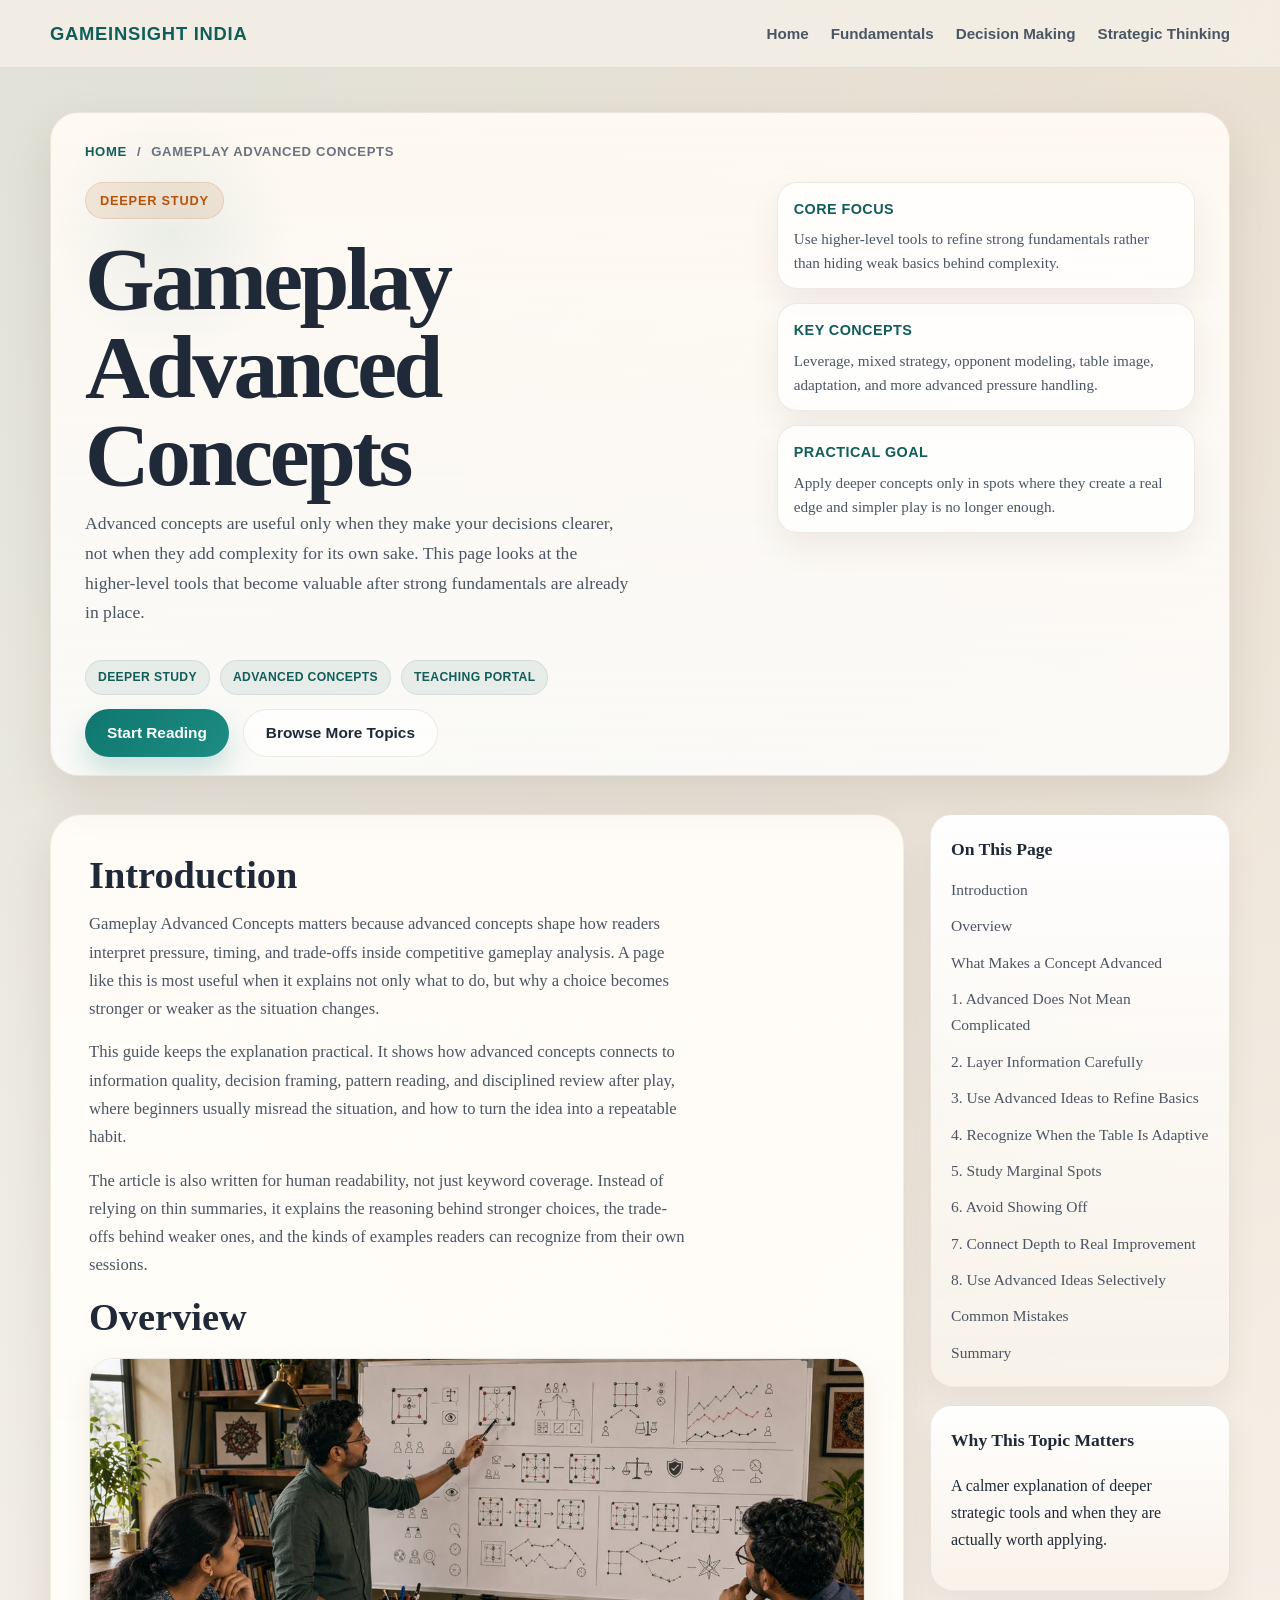
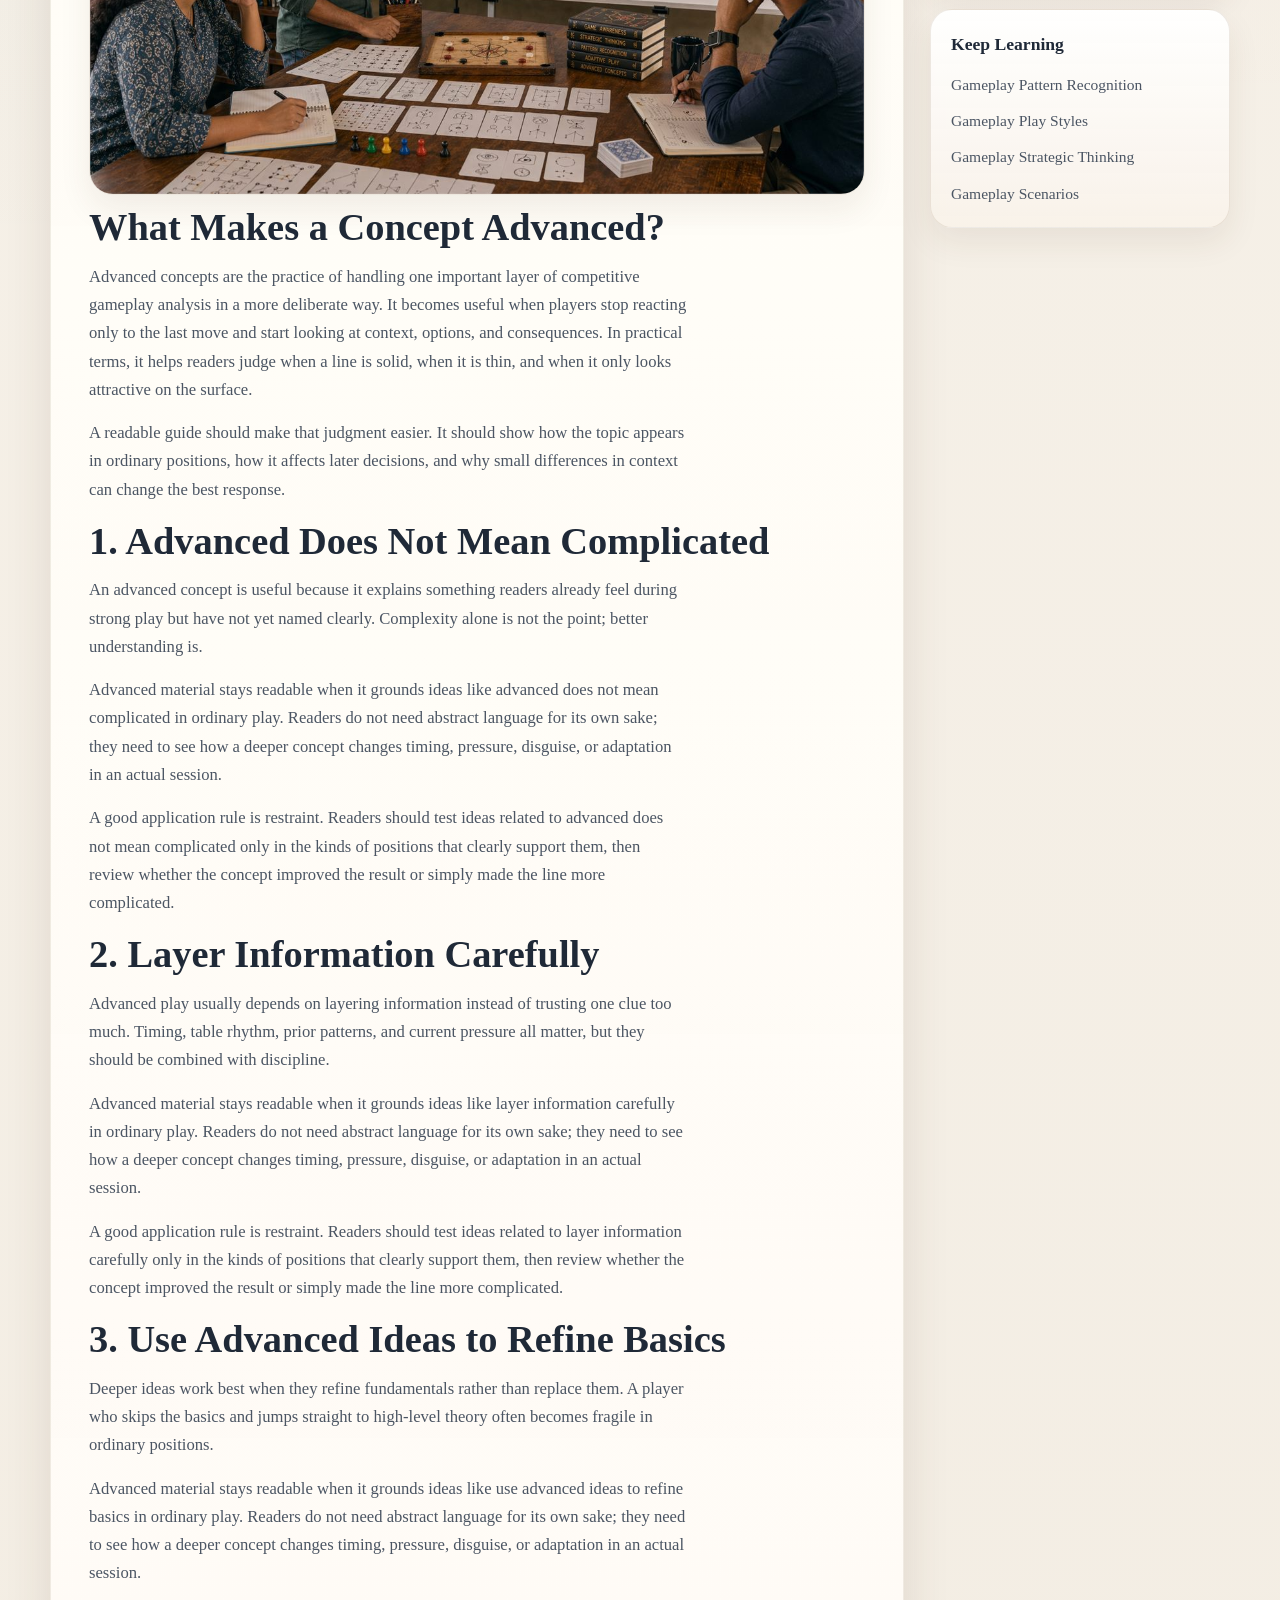
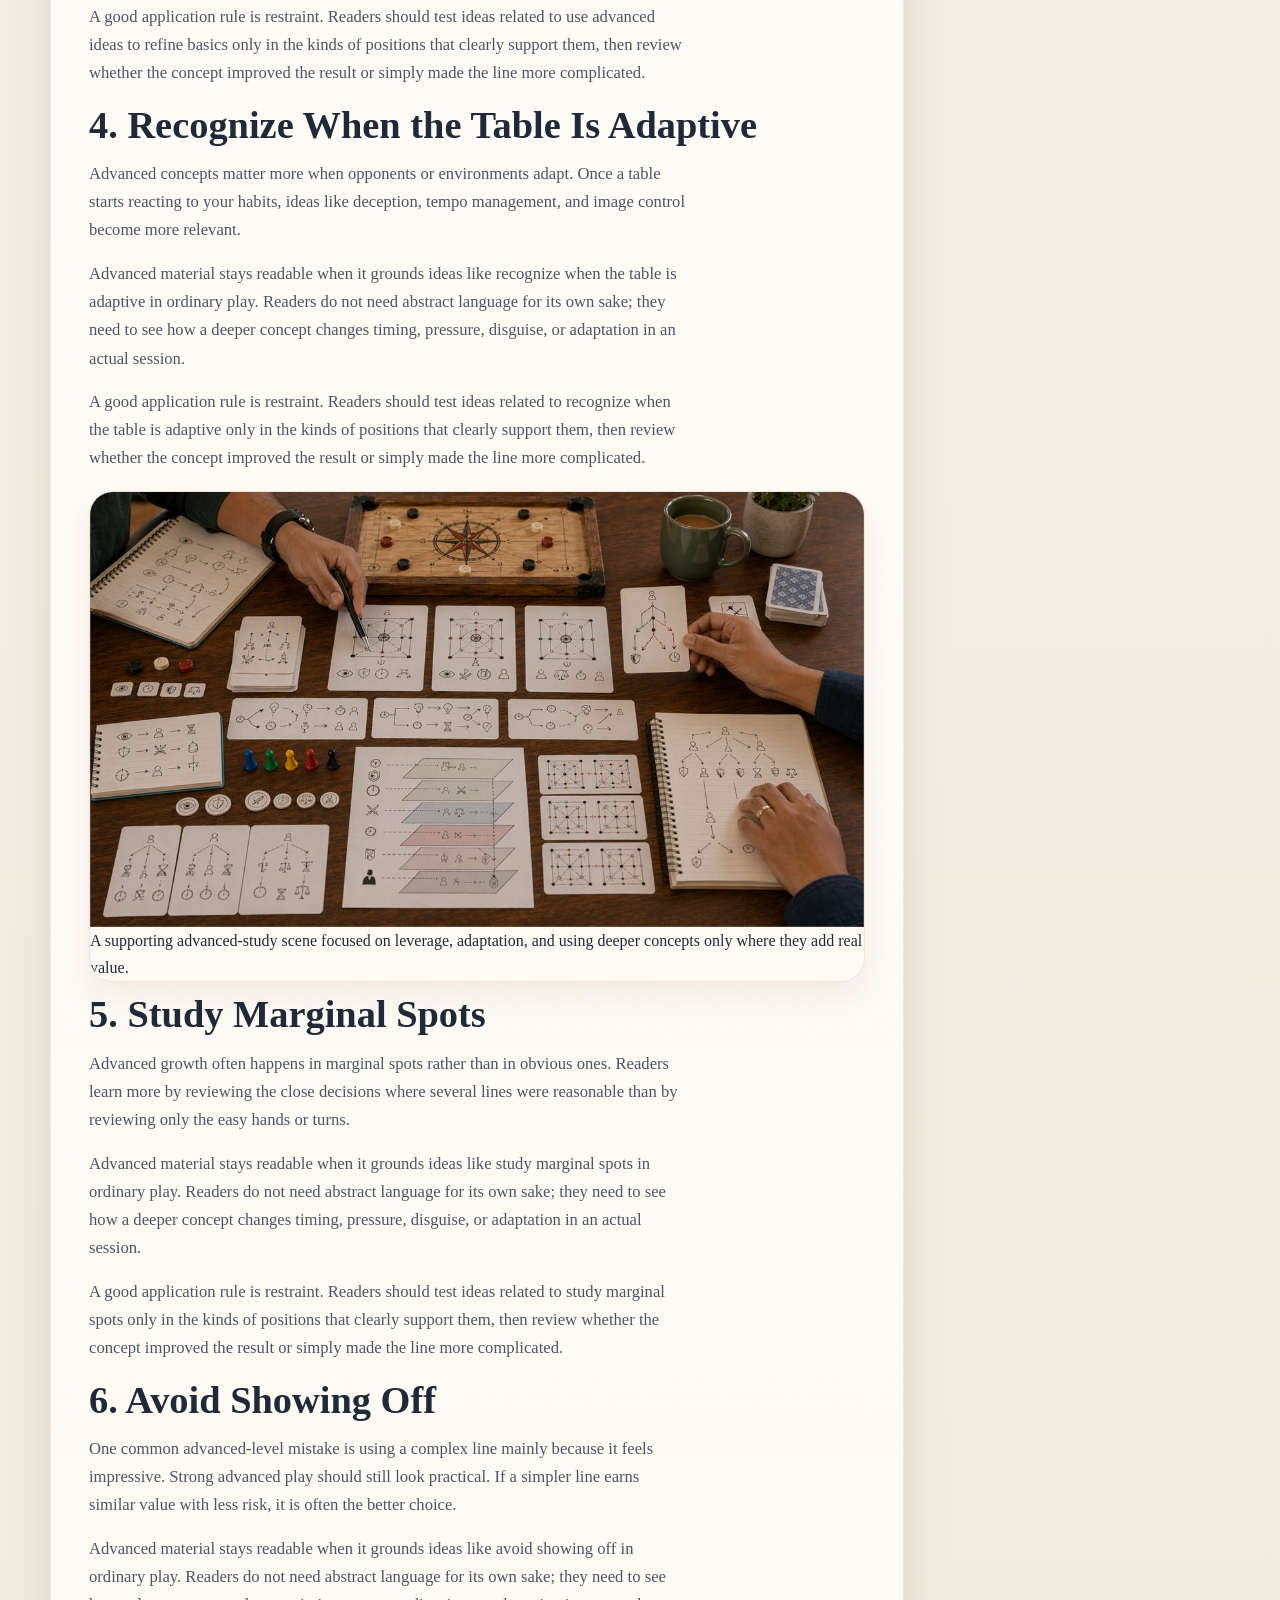
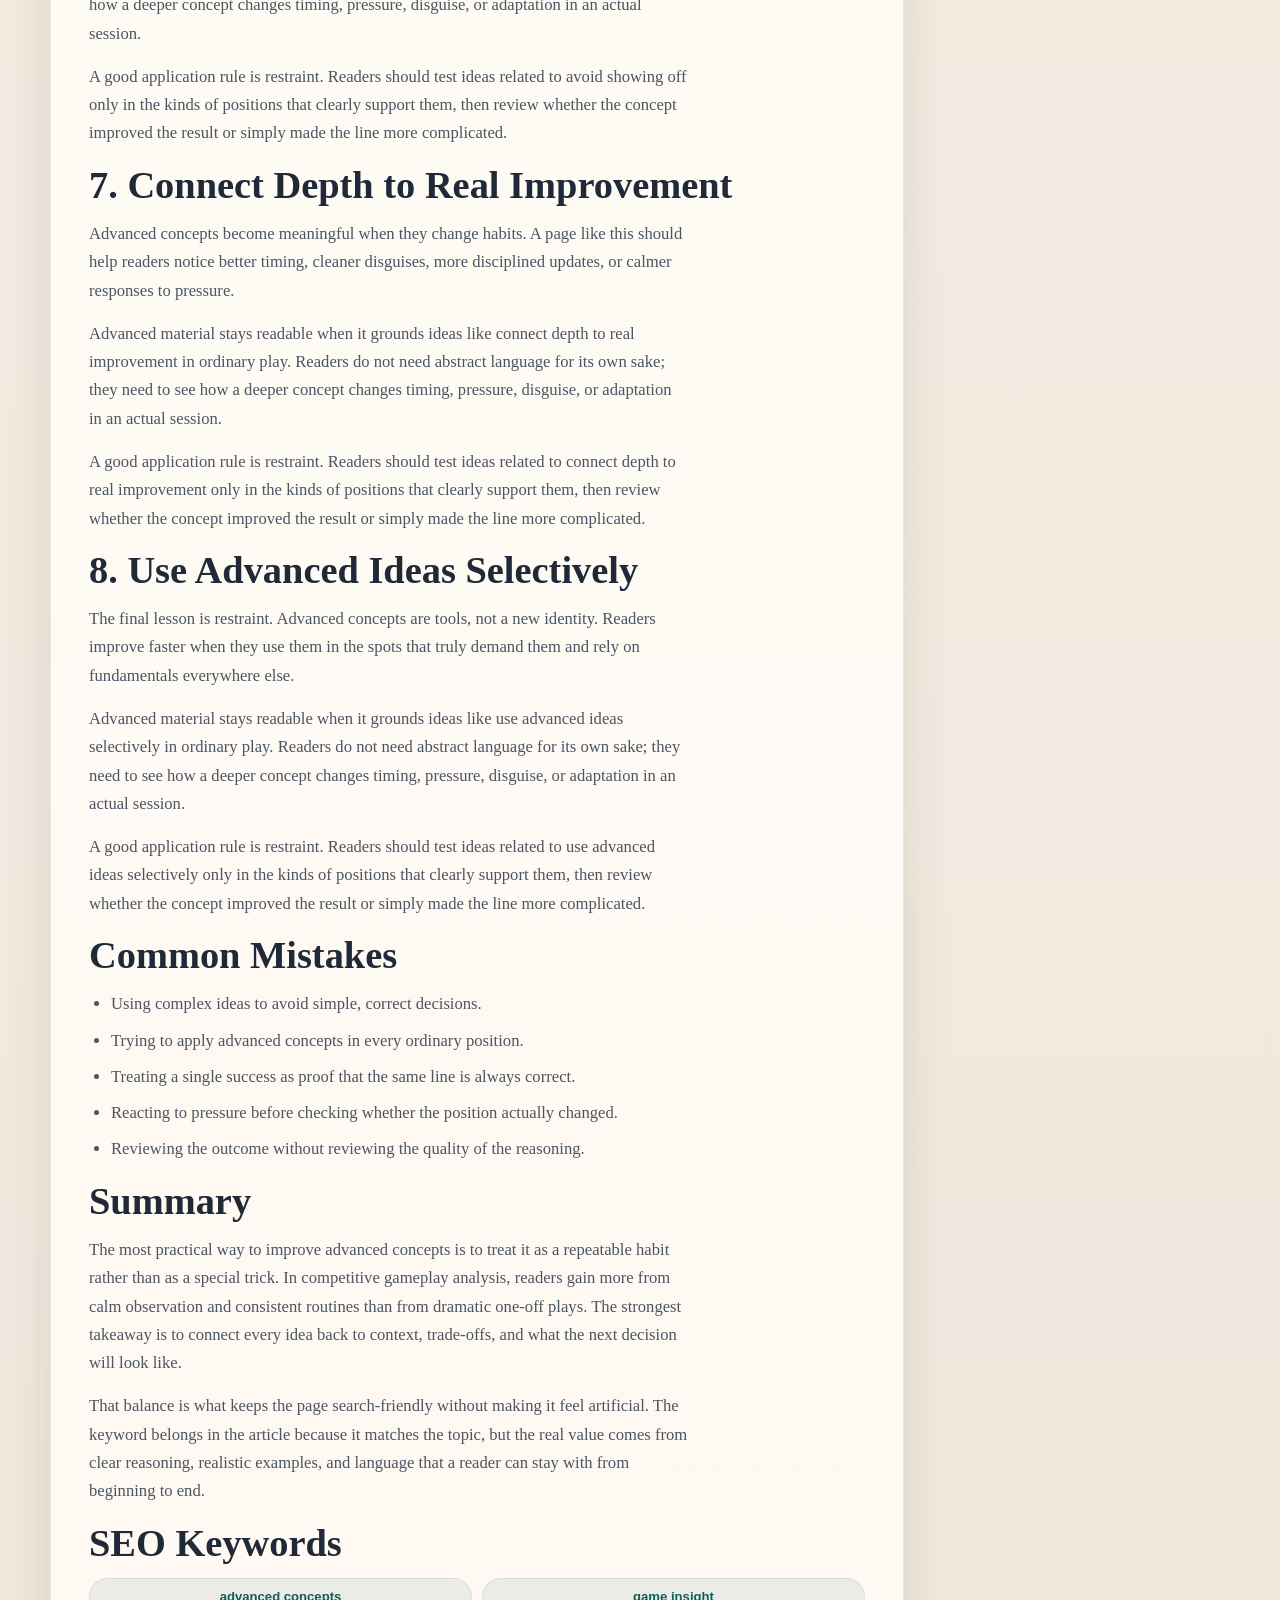
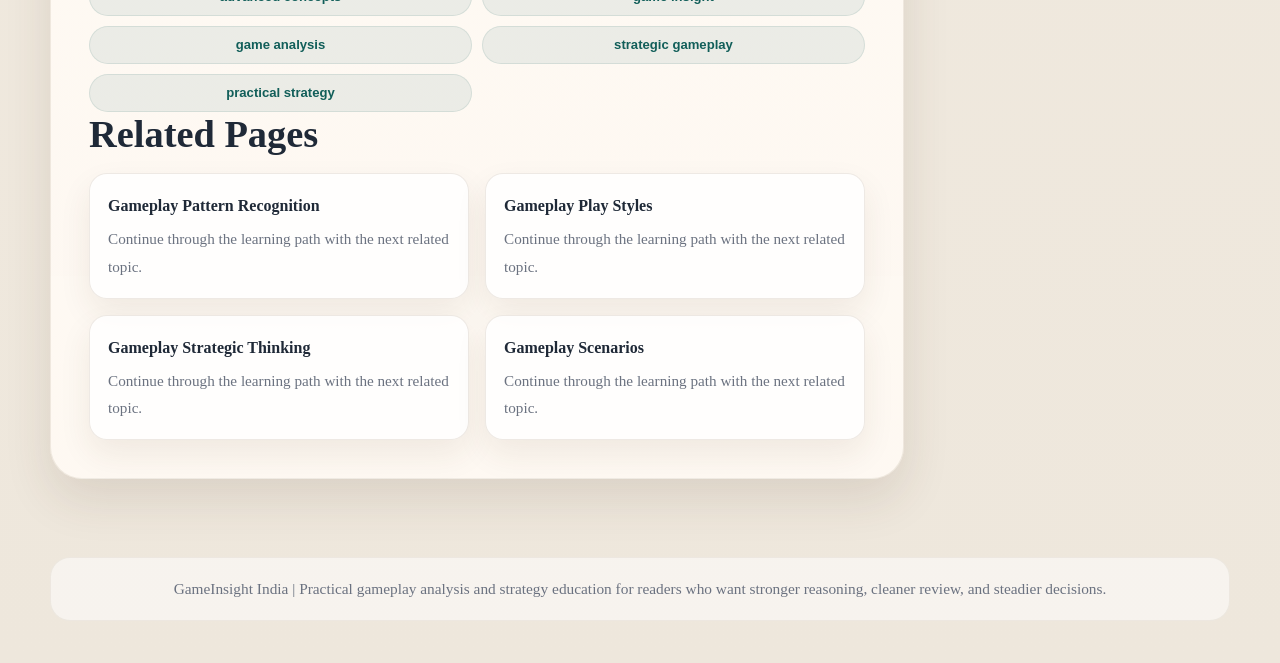
==== commit fcfbcd6b: "feat(assets): 替换PNG图片为JPG格式并更新相关引用 更新网站图片资源，将所有PNG格式图片替换为JPG格式，同时修改了HTML和Markdown文件中对应的图片引用路径。新增了多张J" ====
--- a/advanced-concepts.html
+++ b/advanced-concepts.html
@@ -45,7 +45,7 @@
 
   <main class="content">
     <div class="container content-shell">
-      <article class="article"><section class="article-section" id="introduction"><h2>Introduction</h2><p>Gameplay Advanced Concepts matters because advanced concepts shape how readers interpret pressure, timing, and trade-offs inside competitive gameplay analysis. A page like this is most useful when it explains not only what to do, but why a choice becomes stronger or weaker as the situation changes.</p><p>This guide keeps the explanation practical. It shows how advanced concepts connects to information quality, decision framing, pattern reading, and disciplined review after play, where beginners usually misread the situation, and how to turn the idea into a repeatable habit.</p><p>The article is also written for human readability, not just keyword coverage. Instead of relying on thin summaries, it explains the reasoning behind stronger choices, the trade-offs behind weaker ones, and the kinds of examples readers can recognize from their own sessions.</p></section><section class="article-section" id="overview"><h2>Overview</h2><figure class="article-image"><img src="./assets/images/advanced-concepts.png" alt="GameInsight India advanced concepts illustration in a calm educational workspace" loading="lazy" /></figure></section><section class="article-section" id="what-makes-a-concept-advanced"><h2>What Makes a Concept Advanced?</h2><p>Advanced concepts are the practice of handling one important layer of competitive gameplay analysis in a more deliberate way. It becomes useful when players stop reacting only to the last move and start looking at context, options, and consequences. In practical terms, it helps readers judge when a line is solid, when it is thin, and when it only looks attractive on the surface.</p><p>A readable guide should make that judgment easier. It should show how the topic appears in ordinary positions, how it affects later decisions, and why small differences in context can change the best response.</p></section><section class="article-section" id="1-advanced-does-not-mean-complicated"><h2>1. Advanced Does Not Mean Complicated</h2><p>An advanced concept is useful because it explains something readers already feel during strong play but have not yet named clearly. Complexity alone is not the point; better understanding is.</p><p>Advanced material stays readable when it grounds ideas like advanced does not mean complicated in ordinary play. Readers do not need abstract language for its own sake; they need to see how a deeper concept changes timing, pressure, disguise, or adaptation in an actual session.</p><p>A good application rule is restraint. Readers should test ideas related to advanced does not mean complicated only in the kinds of positions that clearly support them, then review whether the concept improved the result or simply made the line more complicated.</p></section><section class="article-section" id="2-layer-information-carefully"><h2>2. Layer Information Carefully</h2><p>Advanced play usually depends on layering information instead of trusting one clue too much. Timing, table rhythm, prior patterns, and current pressure all matter, but they should be combined with discipline.</p><p>Advanced material stays readable when it grounds ideas like layer information carefully in ordinary play. Readers do not need abstract language for its own sake; they need to see how a deeper concept changes timing, pressure, disguise, or adaptation in an actual session.</p><p>A good application rule is restraint. Readers should test ideas related to layer information carefully only in the kinds of positions that clearly support them, then review whether the concept improved the result or simply made the line more complicated.</p></section><section class="article-section" id="3-use-advanced-ideas-to-refine-basics"><h2>3. Use Advanced Ideas to Refine Basics</h2><p>Deeper ideas work best when they refine fundamentals rather than replace them. A player who skips the basics and jumps straight to high-level theory often becomes fragile in ordinary positions.</p><p>Advanced material stays readable when it grounds ideas like use advanced ideas to refine basics in ordinary play. Readers do not need abstract language for its own sake; they need to see how a deeper concept changes timing, pressure, disguise, or adaptation in an actual session.</p><p>A good application rule is restraint. Readers should test ideas related to use advanced ideas to refine basics only in the kinds of positions that clearly support them, then review whether the concept improved the result or simply made the line more complicated.</p></section><section class="article-section" id="4-recognize-when-the-table-is-adaptive"><h2>4. Recognize When the Table Is Adaptive</h2><p>Advanced concepts matter more when opponents or environments adapt. Once a table starts reacting to your habits, ideas like deception, tempo management, and image control become more relevant.</p><p>Advanced material stays readable when it grounds ideas like recognize when the table is adaptive in ordinary play. Readers do not need abstract language for its own sake; they need to see how a deeper concept changes timing, pressure, disguise, or adaptation in an actual session.</p><p>A good application rule is restraint. Readers should test ideas related to recognize when the table is adaptive only in the kinds of positions that clearly support them, then review whether the concept improved the result or simply made the line more complicated.</p></section><section class="article-section" id="5-study-marginal-spots"><h2>5. Study Marginal Spots</h2><p>Advanced growth often happens in marginal spots rather than in obvious ones. Readers learn more by reviewing the close decisions where several lines were reasonable than by reviewing only the easy hands or turns.</p><p>Advanced material stays readable when it grounds ideas like study marginal spots in ordinary play. Readers do not need abstract language for its own sake; they need to see how a deeper concept changes timing, pressure, disguise, or adaptation in an actual session.</p><p>A good application rule is restraint. Readers should test ideas related to study marginal spots only in the kinds of positions that clearly support them, then review whether the concept improved the result or simply made the line more complicated.</p></section><section class="article-section" id="6-avoid-showing-off"><h2>6. Avoid Showing Off</h2><p>One common advanced-level mistake is using a complex line mainly because it feels impressive. Strong advanced play should still look practical. If a simpler line earns similar value with less risk, it is often the better choice.</p><p>Advanced material stays readable when it grounds ideas like avoid showing off in ordinary play. Readers do not need abstract language for its own sake; they need to see how a deeper concept changes timing, pressure, disguise, or adaptation in an actual session.</p><p>A good application rule is restraint. Readers should test ideas related to avoid showing off only in the kinds of positions that clearly support them, then review whether the concept improved the result or simply made the line more complicated.</p></section><section class="article-section" id="7-connect-depth-to-real-improvement"><h2>7. Connect Depth to Real Improvement</h2><p>Advanced concepts become meaningful when they change habits. A page like this should help readers notice better timing, cleaner disguises, more disciplined updates, or calmer responses to pressure.</p><p>Advanced material stays readable when it grounds ideas like connect depth to real improvement in ordinary play. Readers do not need abstract language for its own sake; they need to see how a deeper concept changes timing, pressure, disguise, or adaptation in an actual session.</p><p>A good application rule is restraint. Readers should test ideas related to connect depth to real improvement only in the kinds of positions that clearly support them, then review whether the concept improved the result or simply made the line more complicated.</p></section><section class="article-section" id="8-use-advanced-ideas-selectively"><h2>8. Use Advanced Ideas Selectively</h2><p>The final lesson is restraint. Advanced concepts are tools, not a new identity. Readers improve faster when they use them in the spots that truly demand them and rely on fundamentals everywhere else.</p><p>Advanced material stays readable when it grounds ideas like use advanced ideas selectively in ordinary play. Readers do not need abstract language for its own sake; they need to see how a deeper concept changes timing, pressure, disguise, or adaptation in an actual session.</p><p>A good application rule is restraint. Readers should test ideas related to use advanced ideas selectively only in the kinds of positions that clearly support them, then review whether the concept improved the result or simply made the line more complicated.</p></section><section class="article-section" id="common-mistakes"><h2>Common Mistakes</h2><ul><li>Using complex ideas to avoid simple, correct decisions.</li><li>Trying to apply advanced concepts in every ordinary position.</li><li>Treating a single success as proof that the same line is always correct.</li><li>Reacting to pressure before checking whether the position actually changed.</li><li>Reviewing the outcome without reviewing the quality of the reasoning.</li></ul></section><section class="article-section" id="summary"><h2>Summary</h2><p class="article-lead">The most practical way to improve advanced concepts is to treat it as a repeatable habit rather than as a special trick. In competitive gameplay analysis, readers gain more from calm observation and consistent routines than from dramatic one-off plays. The strongest takeaway is to connect every idea back to context, trade-offs, and what the next decision will look like.</p><p>That balance is what keeps the page search-friendly without making it feel artificial. The keyword belongs in the article because it matches the topic, but the real value comes from clear reasoning, realistic examples, and language that a reader can stay with from beginning to end.</p></section><section class="article-section" id="seo-keywords"><h2>SEO Keywords</h2><div class="keyword-list"><span class="keyword-pill">advanced concepts</span><span class="keyword-pill">game insight</span><span class="keyword-pill">game analysis</span><span class="keyword-pill">strategic gameplay</span><span class="keyword-pill">practical strategy</span></div></section><section class="article-section" id="related-pages"><h2>Related Pages</h2><div class="related-grid"><a class="related-card" href="./pattern-recognition.html"><strong>Gameplay Pattern Recognition</strong><span>Continue through the learning path with the next related topic.</span></a><a class="related-card" href="./play-styles.html"><strong>Gameplay Play Styles</strong><span>Continue through the learning path with the next related topic.</span></a><a class="related-card" href="./strategic-thinking.html"><strong>Gameplay Strategic Thinking</strong><span>Continue through the learning path with the next related topic.</span></a><a class="related-card" href="./scenarios.html"><strong>Gameplay Scenarios</strong><span>Continue through the learning path with the next related topic.</span></a></div></section></article>
+      <article class="article"><section class="article-section" id="introduction"><h2>Introduction</h2><p>Gameplay Advanced Concepts matters because advanced concepts shape how readers interpret pressure, timing, and trade-offs inside competitive gameplay analysis. A page like this is most useful when it explains not only what to do, but why a choice becomes stronger or weaker as the situation changes.</p><p>This guide keeps the explanation practical. It shows how advanced concepts connects to information quality, decision framing, pattern reading, and disciplined review after play, where beginners usually misread the situation, and how to turn the idea into a repeatable habit.</p><p>The article is also written for human readability, not just keyword coverage. Instead of relying on thin summaries, it explains the reasoning behind stronger choices, the trade-offs behind weaker ones, and the kinds of examples readers can recognize from their own sessions.</p></section><section class="article-section" id="overview"><h2>Overview</h2><figure class="article-image"><img src="./assets/images/advanced-concepts.jpg" alt="GameInsight India advanced concepts illustration in a calm educational workspace" loading="lazy" /></figure></section><section class="article-section" id="what-makes-a-concept-advanced"><h2>What Makes a Concept Advanced?</h2><p>Advanced concepts are the practice of handling one important layer of competitive gameplay analysis in a more deliberate way. It becomes useful when players stop reacting only to the last move and start looking at context, options, and consequences. In practical terms, it helps readers judge when a line is solid, when it is thin, and when it only looks attractive on the surface.</p><p>A readable guide should make that judgment easier. It should show how the topic appears in ordinary positions, how it affects later decisions, and why small differences in context can change the best response.</p></section><section class="article-section" id="1-advanced-does-not-mean-complicated"><h2>1. Advanced Does Not Mean Complicated</h2><p>An advanced concept is useful because it explains something readers already feel during strong play but have not yet named clearly. Complexity alone is not the point; better understanding is.</p><p>Advanced material stays readable when it grounds ideas like advanced does not mean complicated in ordinary play. Readers do not need abstract language for its own sake; they need to see how a deeper concept changes timing, pressure, disguise, or adaptation in an actual session.</p><p>A good application rule is restraint. Readers should test ideas related to advanced does not mean complicated only in the kinds of positions that clearly support them, then review whether the concept improved the result or simply made the line more complicated.</p></section><section class="article-section" id="2-layer-information-carefully"><h2>2. Layer Information Carefully</h2><p>Advanced play usually depends on layering information instead of trusting one clue too much. Timing, table rhythm, prior patterns, and current pressure all matter, but they should be combined with discipline.</p><p>Advanced material stays readable when it grounds ideas like layer information carefully in ordinary play. Readers do not need abstract language for its own sake; they need to see how a deeper concept changes timing, pressure, disguise, or adaptation in an actual session.</p><p>A good application rule is restraint. Readers should test ideas related to layer information carefully only in the kinds of positions that clearly support them, then review whether the concept improved the result or simply made the line more complicated.</p></section><section class="article-section" id="3-use-advanced-ideas-to-refine-basics"><h2>3. Use Advanced Ideas to Refine Basics</h2><p>Deeper ideas work best when they refine fundamentals rather than replace them. A player who skips the basics and jumps straight to high-level theory often becomes fragile in ordinary positions.</p><p>Advanced material stays readable when it grounds ideas like use advanced ideas to refine basics in ordinary play. Readers do not need abstract language for its own sake; they need to see how a deeper concept changes timing, pressure, disguise, or adaptation in an actual session.</p><p>A good application rule is restraint. Readers should test ideas related to use advanced ideas to refine basics only in the kinds of positions that clearly support them, then review whether the concept improved the result or simply made the line more complicated.</p></section><section class="article-section" id="4-recognize-when-the-table-is-adaptive"><h2>4. Recognize When the Table Is Adaptive</h2><p>Advanced concepts matter more when opponents or environments adapt. Once a table starts reacting to your habits, ideas like deception, tempo management, and image control become more relevant.</p><p>Advanced material stays readable when it grounds ideas like recognize when the table is adaptive in ordinary play. Readers do not need abstract language for its own sake; they need to see how a deeper concept changes timing, pressure, disguise, or adaptation in an actual session.</p><p>A good application rule is restraint. Readers should test ideas related to recognize when the table is adaptive only in the kinds of positions that clearly support them, then review whether the concept improved the result or simply made the line more complicated.</p><figure class="article-image article-image--support"><img src="./assets/images/advanced-concepts-study.jpg" alt="Advanced gameplay workshop with leverage, adaptation, and layered strategic notes" loading="lazy" /><figcaption>A supporting advanced-study scene focused on leverage, adaptation, and using deeper concepts only where they add real value.</figcaption></figure></section><section class="article-section" id="5-study-marginal-spots"><h2>5. Study Marginal Spots</h2><p>Advanced growth often happens in marginal spots rather than in obvious ones. Readers learn more by reviewing the close decisions where several lines were reasonable than by reviewing only the easy hands or turns.</p><p>Advanced material stays readable when it grounds ideas like study marginal spots in ordinary play. Readers do not need abstract language for its own sake; they need to see how a deeper concept changes timing, pressure, disguise, or adaptation in an actual session.</p><p>A good application rule is restraint. Readers should test ideas related to study marginal spots only in the kinds of positions that clearly support them, then review whether the concept improved the result or simply made the line more complicated.</p></section><section class="article-section" id="6-avoid-showing-off"><h2>6. Avoid Showing Off</h2><p>One common advanced-level mistake is using a complex line mainly because it feels impressive. Strong advanced play should still look practical. If a simpler line earns similar value with less risk, it is often the better choice.</p><p>Advanced material stays readable when it grounds ideas like avoid showing off in ordinary play. Readers do not need abstract language for its own sake; they need to see how a deeper concept changes timing, pressure, disguise, or adaptation in an actual session.</p><p>A good application rule is restraint. Readers should test ideas related to avoid showing off only in the kinds of positions that clearly support them, then review whether the concept improved the result or simply made the line more complicated.</p></section><section class="article-section" id="7-connect-depth-to-real-improvement"><h2>7. Connect Depth to Real Improvement</h2><p>Advanced concepts become meaningful when they change habits. A page like this should help readers notice better timing, cleaner disguises, more disciplined updates, or calmer responses to pressure.</p><p>Advanced material stays readable when it grounds ideas like connect depth to real improvement in ordinary play. Readers do not need abstract language for its own sake; they need to see how a deeper concept changes timing, pressure, disguise, or adaptation in an actual session.</p><p>A good application rule is restraint. Readers should test ideas related to connect depth to real improvement only in the kinds of positions that clearly support them, then review whether the concept improved the result or simply made the line more complicated.</p></section><section class="article-section" id="8-use-advanced-ideas-selectively"><h2>8. Use Advanced Ideas Selectively</h2><p>The final lesson is restraint. Advanced concepts are tools, not a new identity. Readers improve faster when they use them in the spots that truly demand them and rely on fundamentals everywhere else.</p><p>Advanced material stays readable when it grounds ideas like use advanced ideas selectively in ordinary play. Readers do not need abstract language for its own sake; they need to see how a deeper concept changes timing, pressure, disguise, or adaptation in an actual session.</p><p>A good application rule is restraint. Readers should test ideas related to use advanced ideas selectively only in the kinds of positions that clearly support them, then review whether the concept improved the result or simply made the line more complicated.</p></section><section class="article-section" id="common-mistakes"><h2>Common Mistakes</h2><ul><li>Using complex ideas to avoid simple, correct decisions.</li><li>Trying to apply advanced concepts in every ordinary position.</li><li>Treating a single success as proof that the same line is always correct.</li><li>Reacting to pressure before checking whether the position actually changed.</li><li>Reviewing the outcome without reviewing the quality of the reasoning.</li></ul></section><section class="article-section" id="summary"><h2>Summary</h2><p class="article-lead">The most practical way to improve advanced concepts is to treat it as a repeatable habit rather than as a special trick. In competitive gameplay analysis, readers gain more from calm observation and consistent routines than from dramatic one-off plays. The strongest takeaway is to connect every idea back to context, trade-offs, and what the next decision will look like.</p><p>That balance is what keeps the page search-friendly without making it feel artificial. The keyword belongs in the article because it matches the topic, but the real value comes from clear reasoning, realistic examples, and language that a reader can stay with from beginning to end.</p></section><section class="article-section" id="seo-keywords"><h2>SEO Keywords</h2><div class="keyword-list"><span class="keyword-pill">advanced concepts</span><span class="keyword-pill">game insight</span><span class="keyword-pill">game analysis</span><span class="keyword-pill">strategic gameplay</span><span class="keyword-pill">practical strategy</span></div></section><section class="article-section" id="related-pages"><h2>Related Pages</h2><div class="related-grid"><a class="related-card" href="./pattern-recognition.html"><strong>Gameplay Pattern Recognition</strong><span>Continue through the learning path with the next related topic.</span></a><a class="related-card" href="./play-styles.html"><strong>Gameplay Play Styles</strong><span>Continue through the learning path with the next related topic.</span></a><a class="related-card" href="./strategic-thinking.html"><strong>Gameplay Strategic Thinking</strong><span>Continue through the learning path with the next related topic.</span></a><a class="related-card" href="./scenarios.html"><strong>Gameplay Scenarios</strong><span>Continue through the learning path with the next related topic.</span></a></div></section></article>
       <aside class="sidebar-stack">
         <section class="sidebar-card">
           <h3>On This Page</h3>
@@ -70,3 +70,4 @@
   </footer>
 </body>
 </html>
+
--- a/assets/css/index.css
+++ b/assets/css/index.css
@@ -1,4 +1,4 @@
-:root {
+﻿:root {
   --bg: #f4efe7;
   --bg-soft: #efe7db;
   --surface: rgba(255, 252, 247, 0.88);
@@ -735,3 +735,4 @@
     grid-template-columns: 1fr;
   }
 }
+
